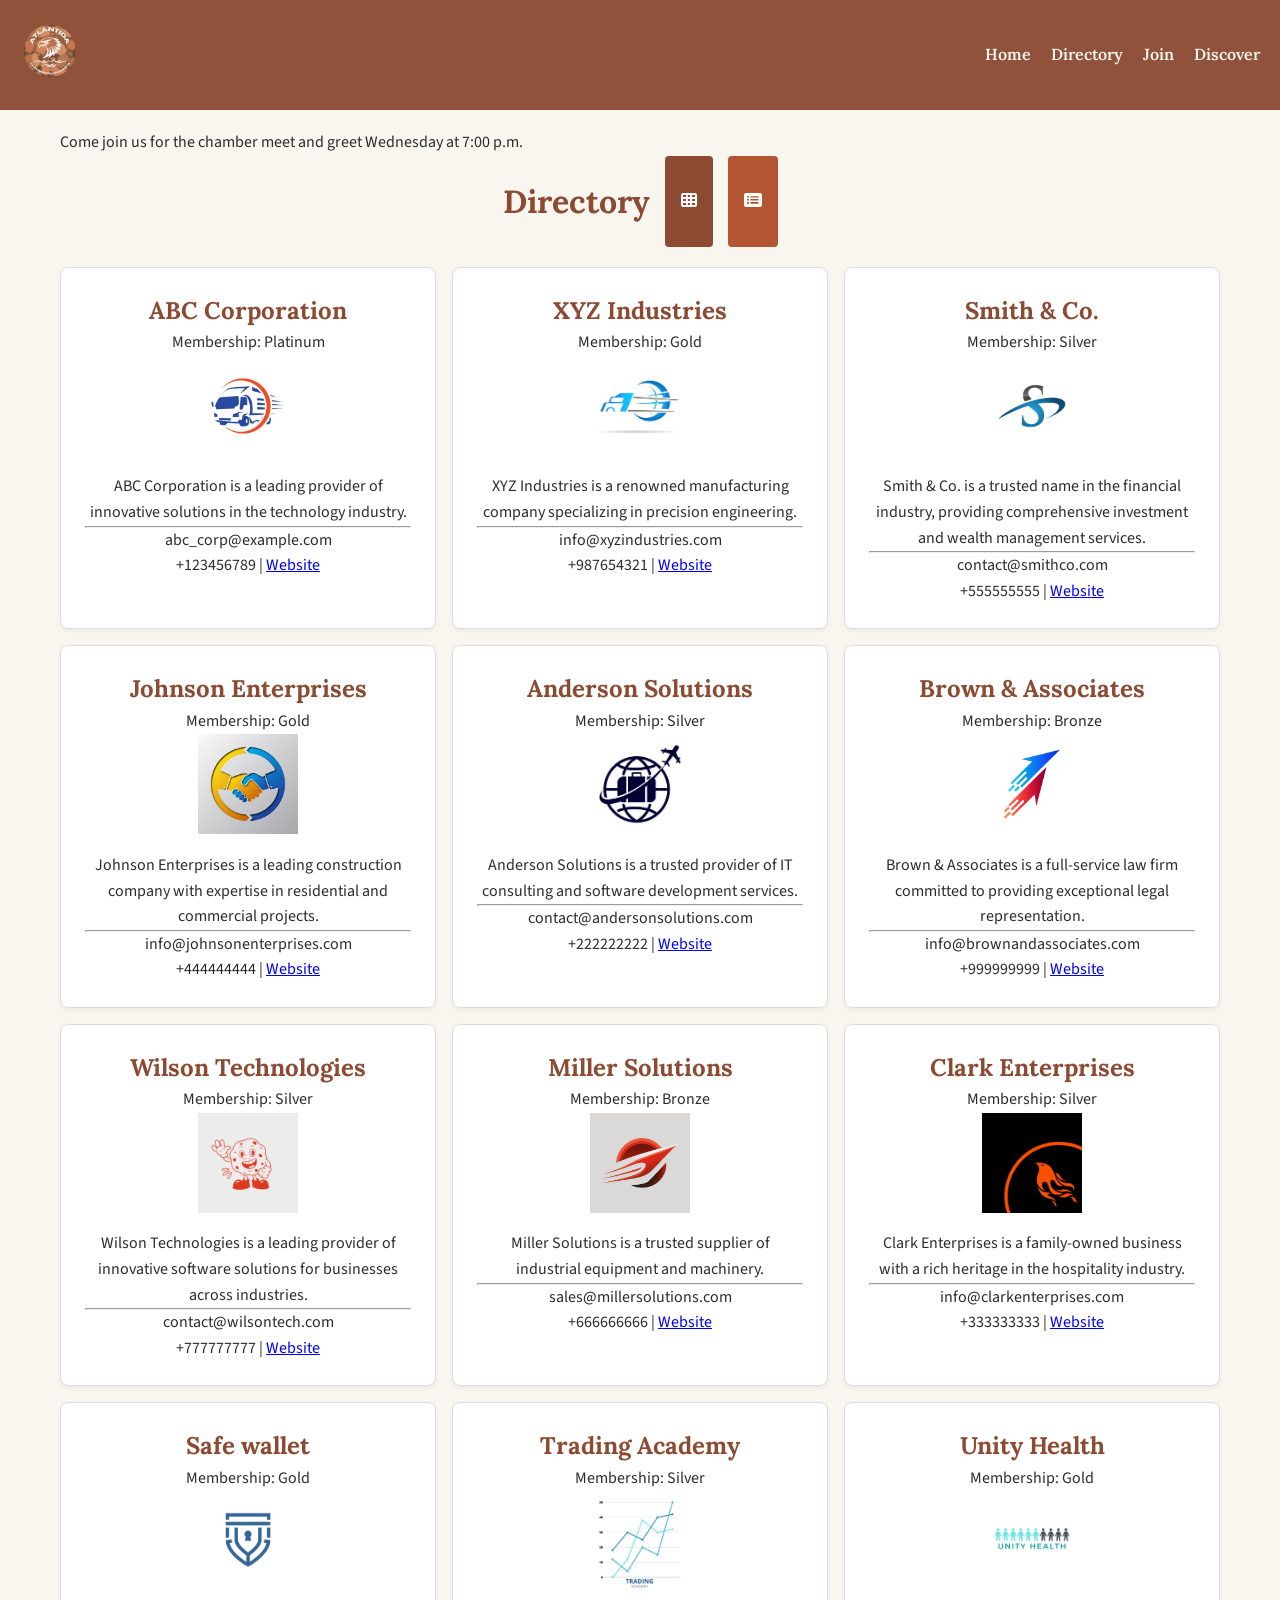
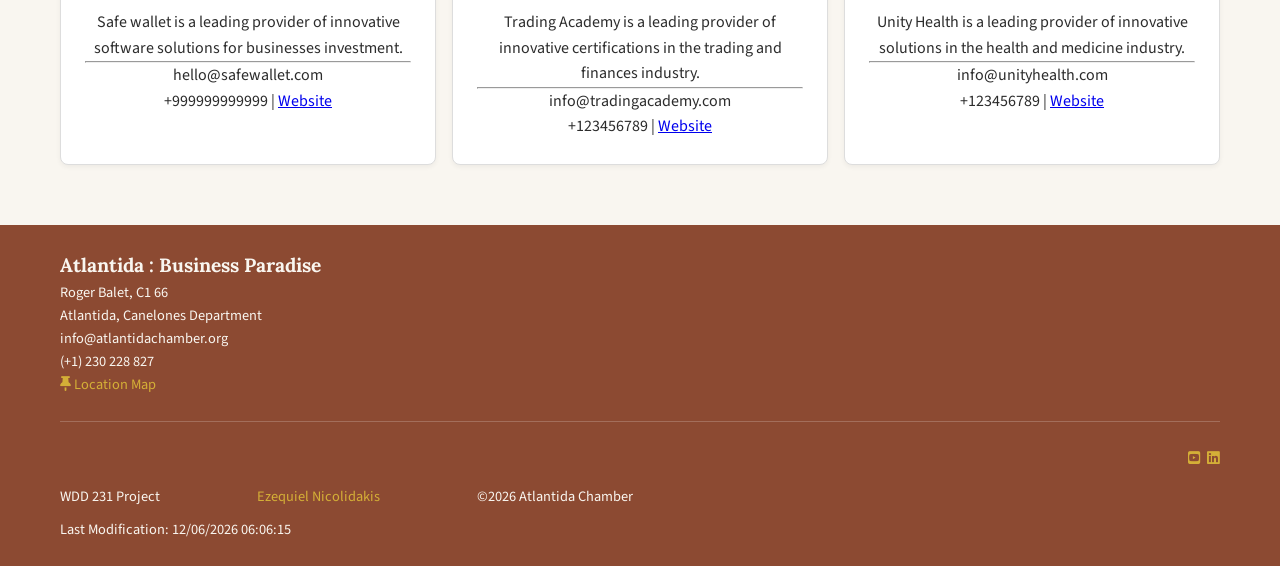
==== chamber/directory.html @ 17dcd0a9 "Chamber directory first audit" ====
<!doctype html>
<html lang="en">
  <head>
    <meta charset="UTF-8" />
    <meta http-equiv="X-UA-Compatible" content="IE=edge" />
    <meta name="viewport" content="width=device-width, initial-scale=1.0" />
    <meta
      name="description"
      content="Explore the directory of business that trust in Atlantida Chamber of Commerce."
    />
    <meta name="author" content="Ezequiel Nicolidakis" />
    <meta property="og:title" content="Atlantida Chamber of Commerce" />
    <meta property="og:type" content="Website" />
    <meta
      property="og:url"
      content="https://ezzze28.github.io/wdd231/chamber"
    />
    <meta
      property="og:image"
      content="https://raw.githubusercontent.com/ezzze28/wdd230/main/chamber/images/meta_card.webp"
    />
    <meta
      name="twitter:title"
      content="Directory - Atlantida Chamber of Commerce"
    />
    <meta
      name="twitter:description"
      content="Discover the Atlantida Chamber of Commerce - your hub for business resources, networking events, and economic growth opportunities in Atlantida, Uruguay."
    />
    <meta name="twitter:image" content=" ./images/meta_card.webp" />
    <meta name="twitter:card" content="summary_large_image" />
    <link
      href="./images/chamber-logo.svg"
      rel="shortcut icon"
      type="svg/icon"
    />
    <link rel="preconnect" href="https://fonts.googleapis.com" />
    <link rel="preconnect" href="https://fonts.gstatic.com" crossorigin />
    <link
      href="https://fonts.googleapis.com/css2?family=Lora:ital,wght@0,400..700;1,400..700&family=Source+Sans+3:wght@400;600;700&display=swap"
      rel="stylesheet"
    />
    <link rel="stylesheet" href="./styles/normalize.css" />
    <link
      rel="stylesheet"
      href="https://cdnjs.cloudflare.com/ajax/libs/font-awesome/6.5.1/css/all.min.css"
    />
    <link rel="stylesheet" href="./styles/small.css" />
    <link
      rel="stylesheet"
      href="./styles/large.css"
      media="screen and (min-width: 640px)"
    />
    <title>Atlantida Chamber Of Commerce | Directory</title>
  </head>
  <body>
    <header>
      <div class="headerInfo">
        <div class="logoContainer">
          <div class="logo">
            <a href="index.html"
              ><img src="./images/chamber-logo.svg" alt="Atlantida City Logo"
            /></a>
          </div>
        </div>
        <nav>
          <ul class="mainMenu">
            <li><a href="index.html">Home</a></li>
            <li><a href="directory.html">Directory</a></li>
            <li><a href="form.html">Join</a></li>
            <li><a href="discover.html">Discover</a></li>
          </ul>
        </nav>
        <button class="hamburger" id="hamburgerChamber">
          <i class="fas fa-bars"></i>
        </button>
      </div>

      <!-- Menu hamburguer modal -->
      <div id="modal">
        <ul class="toggleMenu">
          <li><a href="index.html">Home</a></li>
          <li><a href="directory.html">Directory</a></li>
          <li><a href="form.html">Join</a></li>
          <li><a href="discover.html">Discover</a></li>
        </ul>
      </div>
    </header>

    <main>
      <div id="banner" class="hidden">
        Come join us for the chamber meet and greet Wednesday at 7:00 p.m.
      </div>

      <div class="menu">
        <h2 class="section-title">Directory</h2>
        <button id="grid" class="active"><i class="fas fa-th"></i></button>
        <button id="list"><i class="fas fa-list-alt"></i></button>
      </div>

      <div class="grid" id="dataContainer"></div>
    </main>
    <footer>
      <div class="footerContainer">
        <div class="footerLogoContainer">
          <div id="footerLogoInfo">
            <p id="footerTitle">Atlantida : Business Paradise</p>
            <p>Roger Balet, C1 66</p>
            <p>Atlantida, Canelones Department</p>
            <p>info@atlantidachamber.org</p>
            <p>(+1) 230 228 827</p>
            <a href="https://maps.app.goo.gl/YKKK3Bu9g6rk7s7G6" target="_blank"
              ><i class="fas fa-thumbtack"></i> Location Map
            </a>
          </div>
        </div>
        <hr />
        <div class="socialsFooter">
          <a href="https://www.youtube.com"
            ><i class="fab fa-youtube-square" id="youtube"></i
          ></a>
          <a href="https://www.x.com"><i class="fab fa-X" id="X"></i></a>
          <a href="https://www.linkedin.com/in/profile"
            ><i class="fab fa-linkedin" id="linkedIn"></i
          ></a>
        </div>
        <div>
          <div id="firstLineFooter">
            <p>WDD 231 Project</p>
            <p>
              <a href="https://www.linkedin.com/in/eze-nicolidakis/"
                >Ezequiel Nicolidakis</a
              >
            </p>
            <p>&copy;<span id="currentYear"></span> Atlantida Chamber</p>
            <p id="lastMod"></p>
          </div>
        </div>
      </div>
    </footer>
    <script src="./scripts/lazyload.js" defer></script>
    <script src="./scripts/dates.js" defer></script>
    <script src="./scripts/nav.js" defer></script>
    <script src="./scripts/directory.js" defer></script>
  </body>
</html>
---- chamber/styles/small.css ----
:root {
  --primary: #8c4a32;
  --secondary: #b35432;
  --accent1: #d4af37;
  --accent2: #2c2c2c;
  --bg-light: #f9f6f0;
  --card-bg: #ffffff;
}

*,
*::before,
*::after {
  box-sizing: border-box;
  margin: 0;
  padding: 0;
}

body {
  background-color: var(--bg-light);
  font-family: "Source Sans 3", sans-serif;
  color: var(--accent2);
  line-height: 1.6;
}

h1,
h2,
h3,
h4,
h5,
h6 {
  font-family: "Lora", Georgia, serif;
  color: var(--primary);
}

header {
  width: 100%;
  background: rgba(140, 74, 50, 0.95);
  padding: 10px 20px;
  position: relative;
  z-index: 10;
}

.headerInfo {
  display: flex;
  justify-content: space-between;
  align-items: center;
  height: 70px;
}

.logo img {
  width: 60px;
  height: auto;
}

.hamburger {
  background: none;
  border: none;
  font-size: 24px;
  color: var(--bg-light);
  cursor: pointer;
}

.mainMenu {
  display: none;
}

#modal {
  display: none;
}

#modal.active,
.toggleMenu.active {
  display: flex;
  flex-direction: column;
  background: var(--primary);
  padding: 15px;
  text-align: center;
}

.toggleMenu li {
  list-style: none;
  padding: 10px 0;
}

.toggleMenu li a {
  color: var(--bg-light);
  text-decoration: none;
  font-family: "Lora", serif;
  font-size: 1.1rem;
}

main {
  max-width: 1200px;
  margin: 0 auto;
  padding: 20px;
}

.section-title {
  text-align: center;
  margin: 20px 0;
  font-size: 2rem;
  color: var(--primary);
}

.menu {
  display: flex;
  justify-content: center;
  gap: 15px;
  margin-bottom: 20px;
}

.menu button {
  background-color: var(--secondary);
  color: white;
  border: none;
  padding: 8px 16px;
  border-radius: 4px;
  cursor: pointer;
  font-size: 1rem;
}

.menu button.active {
  background-color: var(--primary);
  font-weight: bold;
}

.grid {
  display: grid;
  grid-template-columns: 1fr;
  gap: 1rem;
}

.grid section {
  background: var(--card-bg);
  border: 1px solid #ddd;
  border-radius: 8px;
  padding: 1.5rem;
  text-align: center;
  box-shadow: 0 2px 5px rgba(0, 0, 0, 0.05);
}

.grid img {
  width: 100px;
  height: auto;
  margin-bottom: 10px;
}

.list {
  display: flex;
  flex-direction: column;
  gap: 10px;
}

.list section {
  background: var(--card-bg);
  display: flex;
  justify-content: space-between;
  align-items: center;
  padding: 1rem;
  border-radius: 6px;
  border: 1px solid #ddd;
}

.list section img {
  display: none;
}

footer {
  background-color: var(--primary);
  color: var(--bg-light);
  padding: 25px 15px;
  text-align: center;
  font-size: 0.9rem;
  margin-top: 40px;
}

.footerContainer {
  display: flex;
  flex-direction: column;
  gap: 15px;
  align-items: center;
}

#footerTitle {
  font-family: "Lora", serif;
  font-size: 1.2rem;
  font-weight: bold;
}

footer a {
  color: var(--accent1);
  text-decoration: none;
}

footer hr {
  width: 80%;
  border: 0;
  height: 1px;
  background: rgba(255, 255, 255, 0.2);
  margin: 10px 0;
}

#firstLineFooter {
  display: flex;
  flex-wrap: wrap;
  justify-content: center;
  gap: 10px;
}
---- chamber/styles/large.css ----
@media screen and (min-width: 640px) {
  .headerInfo {
    height: 90px;
  }

  .hamburger {
    display: none;
  }

  .mainMenu {
    display: flex;
    gap: 20px;
    list-style: none;
  }

  .mainMenu li a {
    color: var(--bg-light);
    text-decoration: none;
    font-family: "Lora", serif;
    font-weight: 600;
  }

  .mainMenu li a:hover {
    color: var(--accent1);
  }

  .grid {
    grid-template-columns: repeat(3, 1fr);
  }

  .footerContainer {
    display: grid;
    grid-template-columns: 1fr 1fr;
    align-items: center;
    text-align: left;
    max-width: 1200px;
    margin: 0 auto;
    padding: 0 20px;
  }

  .footerLogoContainer {
    grid-column: 1 / 2;
  }

  .socialsFooter {
    grid-column: 2 / 3;
    justify-self: end;
  }

  footer hr {
    grid-column: 1 / -1;
    width: 100%;
  }

  #firstLineFooter {
    grid-column: 1 / -1;
    justify-content: space-between;
    text-align: center;
  }
}
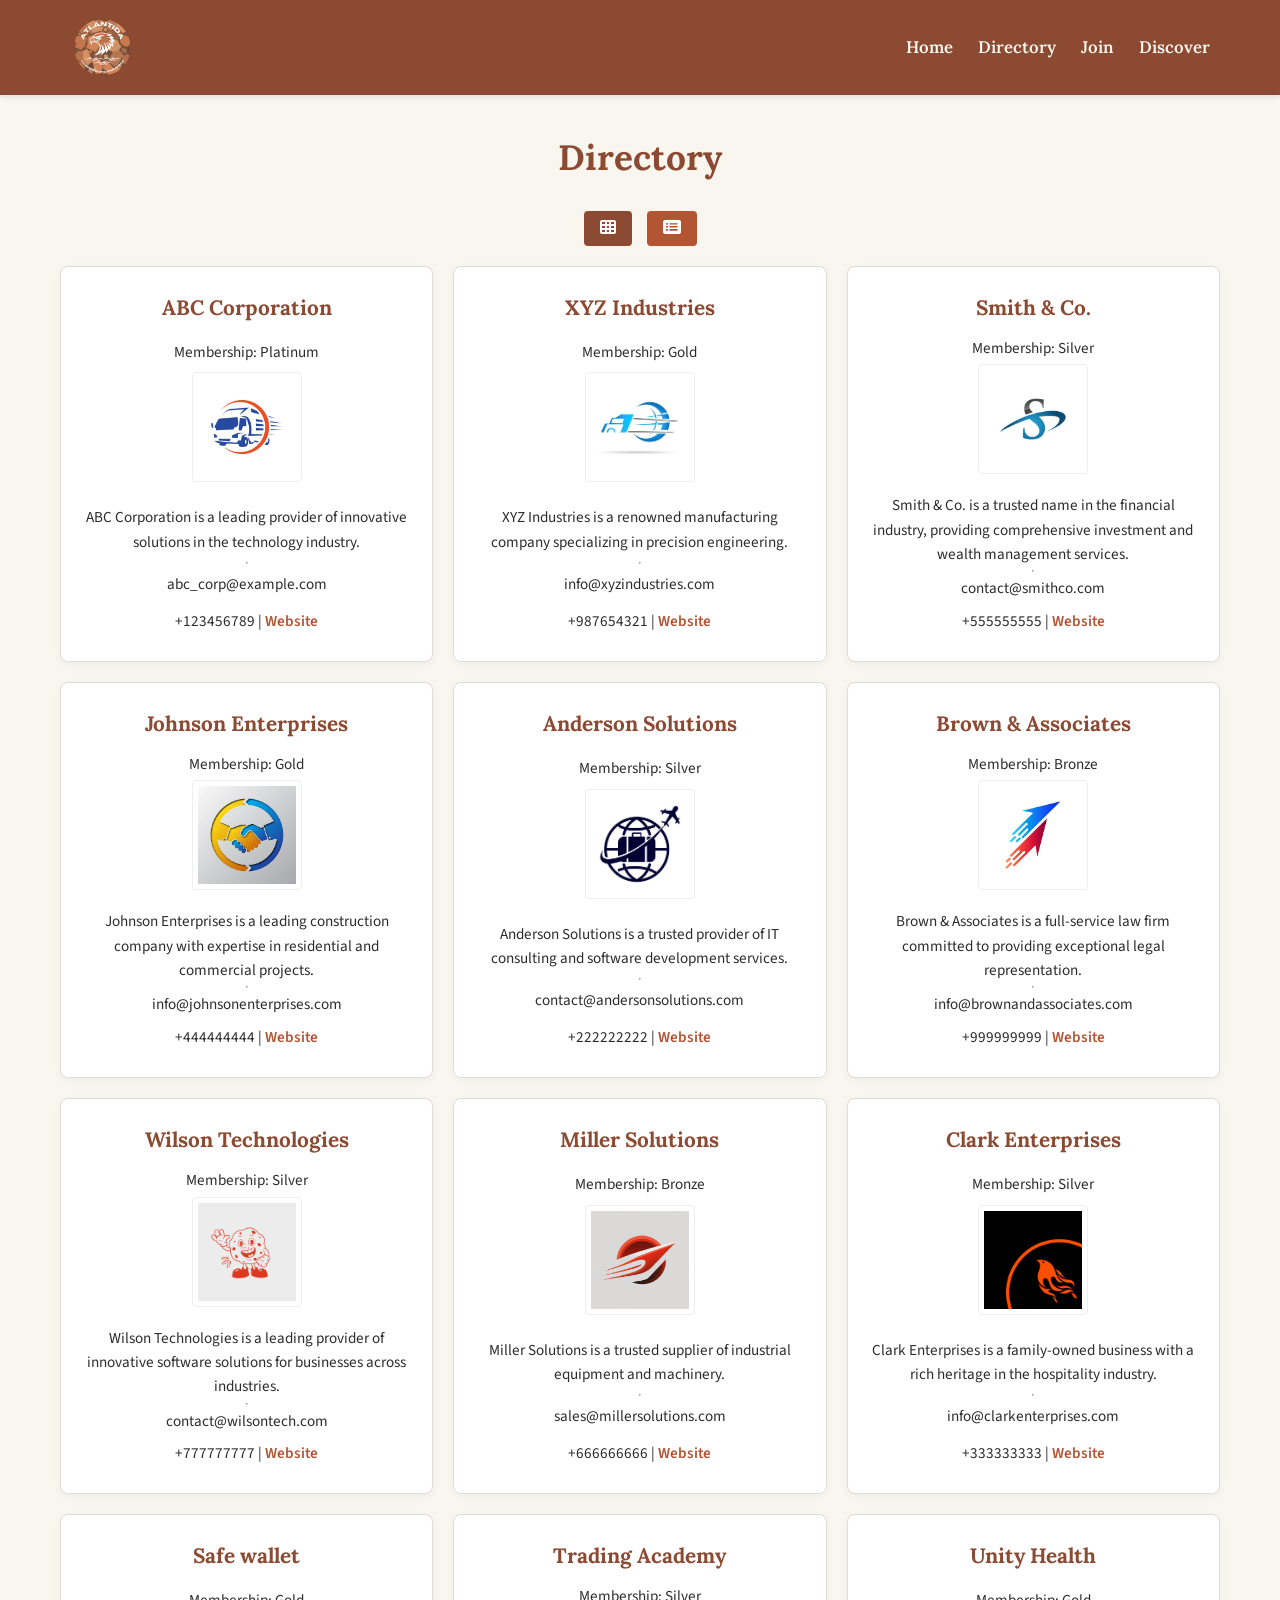
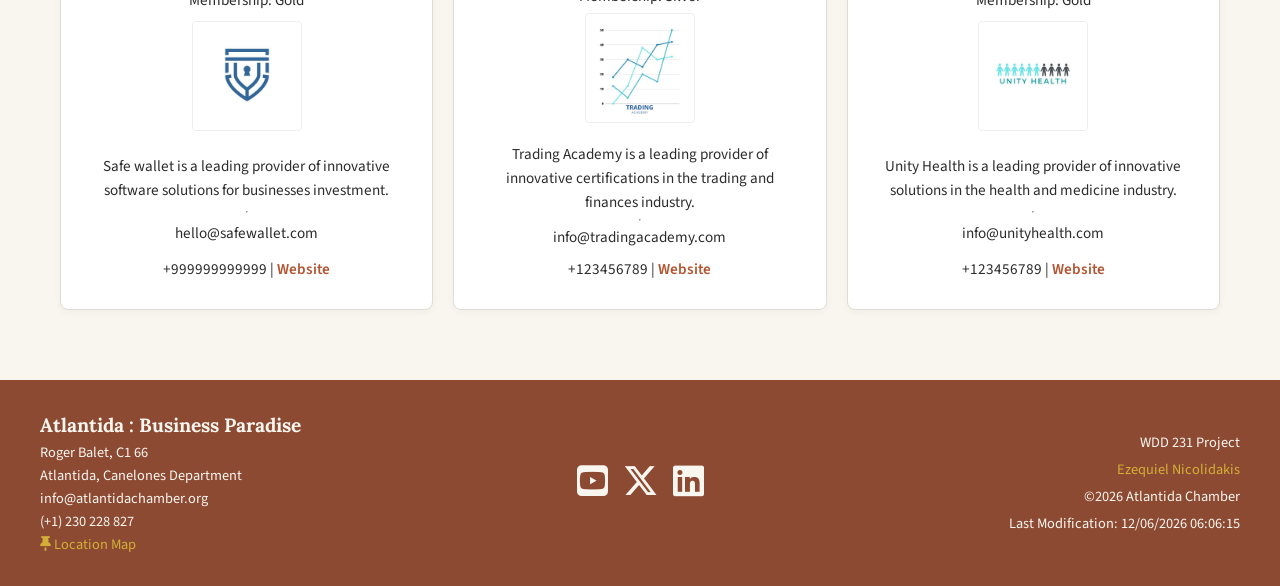
==== commit 4d4b252b: "audit fixes v1" ====
--- a/chamber/directory.html
+++ b/chamber/directory.html
@@ -88,12 +88,8 @@
     </header>
 
     <main>
-      <div id="banner" class="hidden">
-        Come join us for the chamber meet and greet Wednesday at 7:00 p.m.
-      </div>
-
+      <h1 class="section-title">Directory</h1>
       <div class="menu">
-        <h2 class="section-title">Directory</h2>
         <button id="grid" class="active"><i class="fas fa-th"></i></button>
         <button id="list"><i class="fas fa-list-alt"></i></button>
       </div>
@@ -109,32 +105,33 @@
             <p>Atlantida, Canelones Department</p>
             <p>info@atlantidachamber.org</p>
             <p>(+1) 230 228 827</p>
-            <a href="https://maps.app.goo.gl/YKKK3Bu9g6rk7s7G6" target="_blank"
-              ><i class="fas fa-thumbtack"></i> Location Map
+            <a href="https://maps.app.goo.gl/YKKK3Bu9g6rk7s7G6" target="_blank">
+              <i class="fas fa-thumbtack"></i> Location Map
             </a>
           </div>
         </div>
-        <hr />
+
         <div class="socialsFooter">
           <a href="https://www.youtube.com"
             ><i class="fab fa-youtube-square" id="youtube"></i
           ></a>
-          <a href="https://www.x.com"><i class="fab fa-X" id="X"></i></a>
+          <a href="https://www.x.com"
+            ><i class="fab fa-x-twitter" id="X"></i
+          ></a>
           <a href="https://www.linkedin.com/in/profile"
             ><i class="fab fa-linkedin" id="linkedIn"></i
           ></a>
         </div>
-        <div>
-          <div id="firstLineFooter">
-            <p>WDD 231 Project</p>
-            <p>
-              <a href="https://www.linkedin.com/in/eze-nicolidakis/"
-                >Ezequiel Nicolidakis</a
-              >
-            </p>
-            <p>&copy;<span id="currentYear"></span> Atlantida Chamber</p>
-            <p id="lastMod"></p>
-          </div>
+
+        <div id="firstLineFooter">
+          <p>WDD 231 Project</p>
+          <p>
+            <a href="https://www.linkedin.com/in/eze-nicolidakis/"
+              >Ezequiel Nicolidakis</a
+            >
+          </p>
+          <p>&copy;<span id="currentYear"></span> Atlantida Chamber</p>
+          <p id="lastMod"></p>
         </div>
       </div>
     </footer>
--- a/chamber/styles/small.css
+++ b/chamber/styles/small.css
@@ -34,22 +34,31 @@
 
 header {
   width: 100%;
-  background: rgba(140, 74, 50, 0.95);
-  padding: 10px 20px;
+  background: var(--primary);
+  padding: 5px 15px;
   position: relative;
   z-index: 10;
+  box-shadow: 0 2px 5px rgba(0, 0, 0, 0.1);
 }
 
 .headerInfo {
   display: flex;
   justify-content: space-between;
   align-items: center;
-  height: 70px;
+  max-width: 1200px;
+  margin: 0 auto;
+  height: 75px;
+}
+
+.logoContainer {
+  display: flex;
+  align-items: center;
 }
 
 .logo img {
-  width: 60px;
+  width: 65px;
   height: auto;
+  display: block;
 }
 
 .hamburger {
@@ -68,17 +77,25 @@
   display: none;
 }
 
-#modal.active,
-.toggleMenu.active {
+#modal.active {
   display: flex;
   flex-direction: column;
   background: var(--primary);
   padding: 15px;
   text-align: center;
+  position: absolute;
+  top: 75px;
+  left: 0;
+  width: 100%;
+  box-shadow: 0 4px 6px rgba(0, 0, 0, 0.2);
+  z-index: 100;
+}
+
+.toggleMenu {
+  list-style: none;
 }
 
 .toggleMenu li {
-  list-style: none;
   padding: 10px 0;
 }
 
@@ -97,8 +114,8 @@
 
 .section-title {
   text-align: center;
-  margin: 20px 0;
-  font-size: 2rem;
+  margin: 15px 0 25px 0;
+  font-size: 2.2rem;
   color: var(--primary);
 }
 
@@ -106,7 +123,7 @@
   display: flex;
   justify-content: center;
   gap: 15px;
-  margin-bottom: 20px;
+  margin-bottom: 10px;
 }
 
 .menu button {
@@ -127,28 +144,62 @@
 .grid {
   display: grid;
   grid-template-columns: 1fr;
-  gap: 1rem;
+  gap: 1.5rem;
+  margin-top: 20px;
 }
 
 .grid section {
   background: var(--card-bg);
-  border: 1px solid #ddd;
+  border: 1px solid #e0dcd5;
   border-radius: 8px;
   padding: 1.5rem;
   text-align: center;
-  box-shadow: 0 2px 5px rgba(0, 0, 0, 0.05);
-}
-
-.grid img {
-  width: 100px;
+  box-shadow: 0 2px 8px rgba(0, 0, 0, 0.04);
+  display: flex;
+  flex-direction: column;
+  align-items: center;
+  justify-content: space-between;
+}
+
+.grid section img {
+  width: 110px;
   height: auto;
-  margin-bottom: 10px;
+  object-fit: contain;
+  margin-bottom: 15px;
+  border-radius: 4px;
+  padding: 5px;
+  background: #fff;
+  border: 1px solid #eee;
+}
+
+.grid section h2 {
+  font-size: 1.3rem;
+  margin-bottom: 8px;
+  color: var(--primary);
+}
+
+.grid section p {
+  font-size: 0.95rem;
+  margin: 4px 0;
+  color: var(--accent2);
+}
+
+.grid section a {
+  margin-top: 10px;
+  color: var(--secondary);
+  font-weight: 600;
+  text-decoration: none;
+}
+
+.grid section a:hover {
+  text-decoration: underline;
 }
 
 .list {
   display: flex;
   flex-direction: column;
   gap: 10px;
+  margin-top: 20px;
 }
 
 .list section {
@@ -156,22 +207,40 @@
   display: flex;
   justify-content: space-between;
   align-items: center;
-  padding: 1rem;
+  padding: 1rem 1.5rem;
   border-radius: 6px;
-  border: 1px solid #ddd;
+  border: 1px solid #e0dcd5;
 }
 
 .list section img {
   display: none;
+}
+
+.list section h2 {
+  font-size: 1.1rem;
+  flex: 1;
+  text-align: left;
+}
+
+.list section p {
+  font-size: 0.9rem;
+  flex: 1;
+  text-align: center;
+}
+
+.list section a {
+  flex: 0 0 auto;
+  color: var(--secondary);
+  font-weight: 600;
 }
 
 footer {
   background-color: var(--primary);
   color: var(--bg-light);
-  padding: 25px 15px;
+  padding: 30px 20px;
   text-align: center;
   font-size: 0.9rem;
-  margin-top: 40px;
+  margin-top: 50px;
 }
 
 .footerContainer {
@@ -179,6 +248,8 @@
   flex-direction: column;
   gap: 15px;
   align-items: center;
+  max-width: 1200px;
+  margin: 0 auto;
 }
 
 #footerTitle {
@@ -193,7 +264,7 @@
 }
 
 footer hr {
-  width: 80%;
+  width: 100%;
   border: 0;
   height: 1px;
   background: rgba(255, 255, 255, 0.2);
--- a/chamber/styles/large.css
+++ b/chamber/styles/large.css
@@ -1,6 +1,7 @@
 @media screen and (min-width: 640px) {
   .headerInfo {
-    height: 90px;
+    height: 85px;
+    padding: 0 30px;
   }
 
   .hamburger {
@@ -9,8 +10,9 @@
 
   .mainMenu {
     display: flex;
-    gap: 20px;
+    gap: 25px;
     list-style: none;
+    align-items: center;
   }
 
   .mainMenu li a {
@@ -18,6 +20,8 @@
     text-decoration: none;
     font-family: "Lora", serif;
     font-weight: 600;
+    font-size: 1.05rem;
+    transition: color 0.2s ease;
   }
 
   .mainMenu li a:hover {
@@ -26,35 +30,55 @@
 
   .grid {
     grid-template-columns: repeat(3, 1fr);
+    gap: 20px;
   }
 
   .footerContainer {
     display: grid;
-    grid-template-columns: 1fr 1fr;
+    grid-template-columns: 1fr auto 1fr;
     align-items: center;
-    text-align: left;
+    gap: 30px;
     max-width: 1200px;
     margin: 0 auto;
-    padding: 0 20px;
+    text-align: left;
   }
 
   .footerLogoContainer {
     grid-column: 1 / 2;
+    text-align: left;
   }
 
   .socialsFooter {
     grid-column: 2 / 3;
-    justify-self: end;
+    display: flex;
+    gap: 15px;
+    justify-content: center;
+    font-size: 2.2rem;
   }
 
-  footer hr {
-    grid-column: 1 / -1;
-    width: 100%;
+  .socialsFooter a i {
+    color: var(--bg-light);
   }
 
   #firstLineFooter {
-    grid-column: 1 / -1;
-    justify-content: space-between;
-    text-align: center;
+    grid-column: 3 / 4;
+    display: flex;
+    flex-direction: column;
+    text-align: right;
+    gap: 4px;
+  }
+
+  #firstLineFooter p {
+    margin: 0;
+  }
+
+  #firstLineFooter p:not(:last-child)::after {
+    content: "";
+  }
+
+  .list section img {
+    display: block;
+    width: 50px;
+    height: auto;
   }
 }
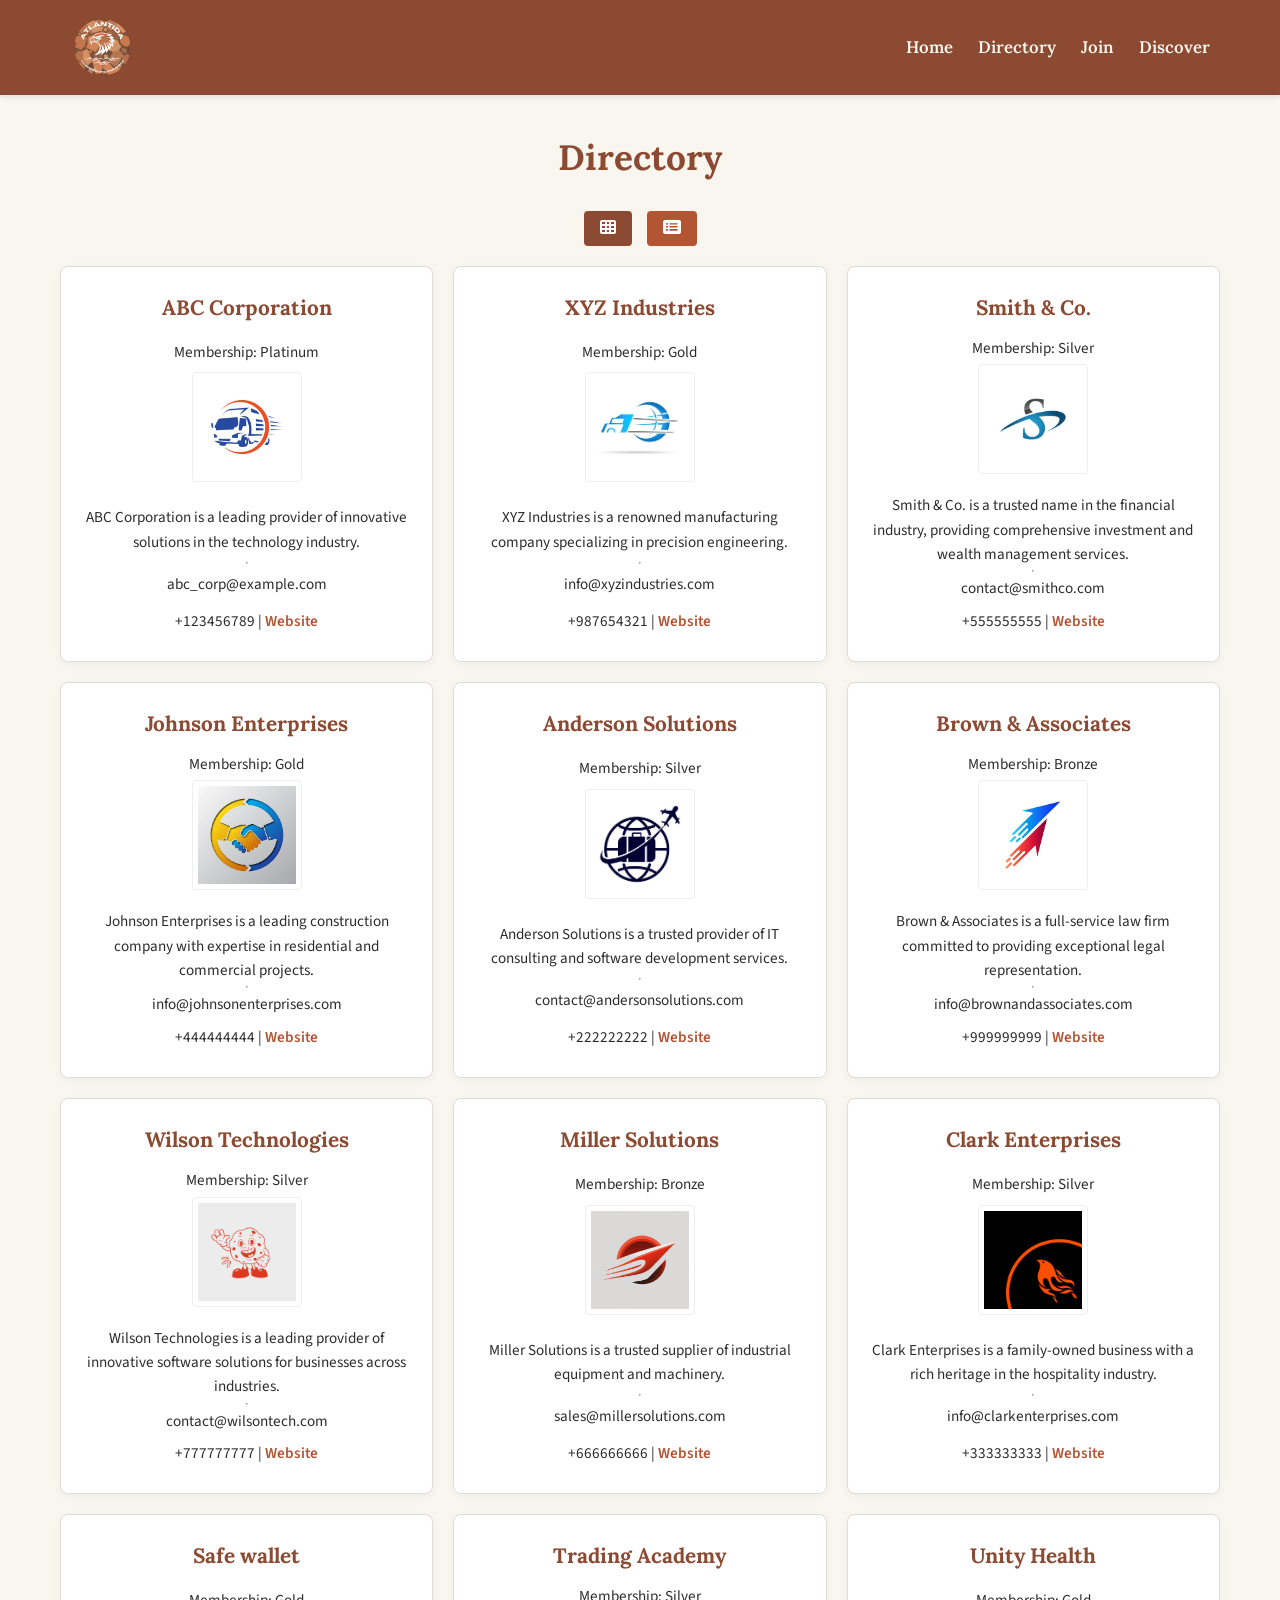
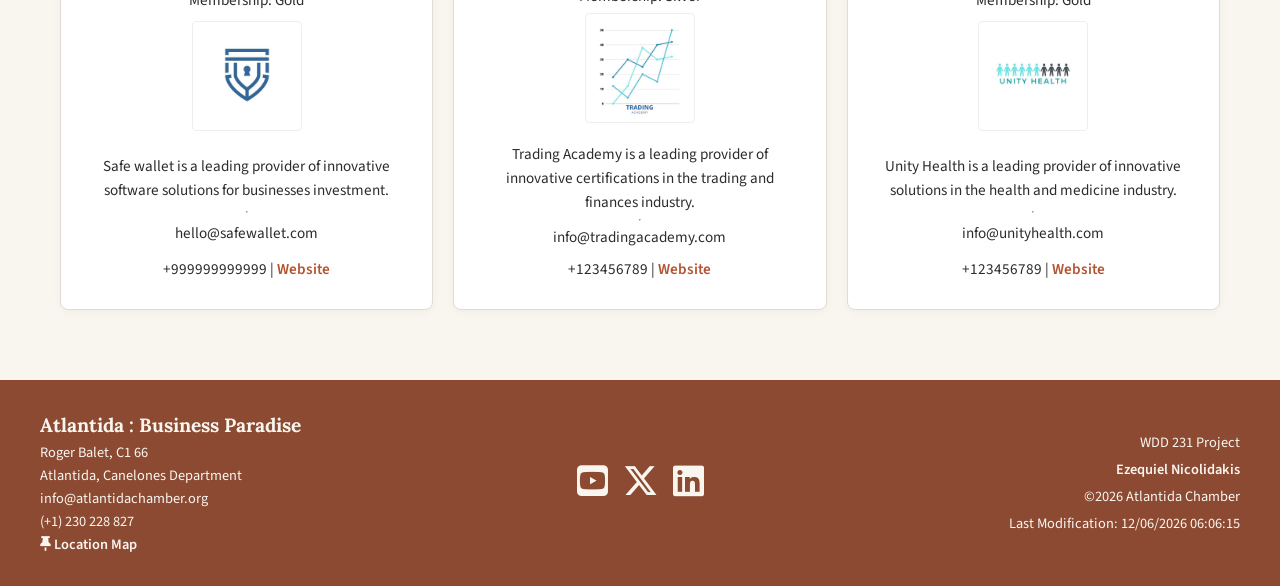
==== commit 61cb20c9: "final audit fixes" ====
--- a/chamber/directory.html
+++ b/chamber/directory.html
@@ -6,10 +6,13 @@
     <meta name="viewport" content="width=device-width, initial-scale=1.0" />
     <meta
       name="description"
-      content="Explore the directory of business that trust in Atlantida Chamber of Commerce."
+      content="Explore the official business directory of the Atlantida Chamber of Commerce to connect with trusted local enterprises and professionals."
     />
     <meta name="author" content="Ezequiel Nicolidakis" />
-    <meta property="og:title" content="Atlantida Chamber of Commerce" />
+    <meta
+      property="og:title"
+      content="Directory | Atlantida Chamber of Commerce"
+    />
     <meta property="og:type" content="Website" />
     <meta
       property="og:url"
--- a/chamber/styles/small.css
+++ b/chamber/styles/small.css
@@ -259,8 +259,14 @@
 }
 
 footer a {
+  color: var(--bg-light);
+  text-decoration: none;
+  font-weight: 600;
+}
+
+footer a:hover {
   color: var(--accent1);
-  text-decoration: none;
+  text-decoration: underline;
 }
 
 footer hr {
